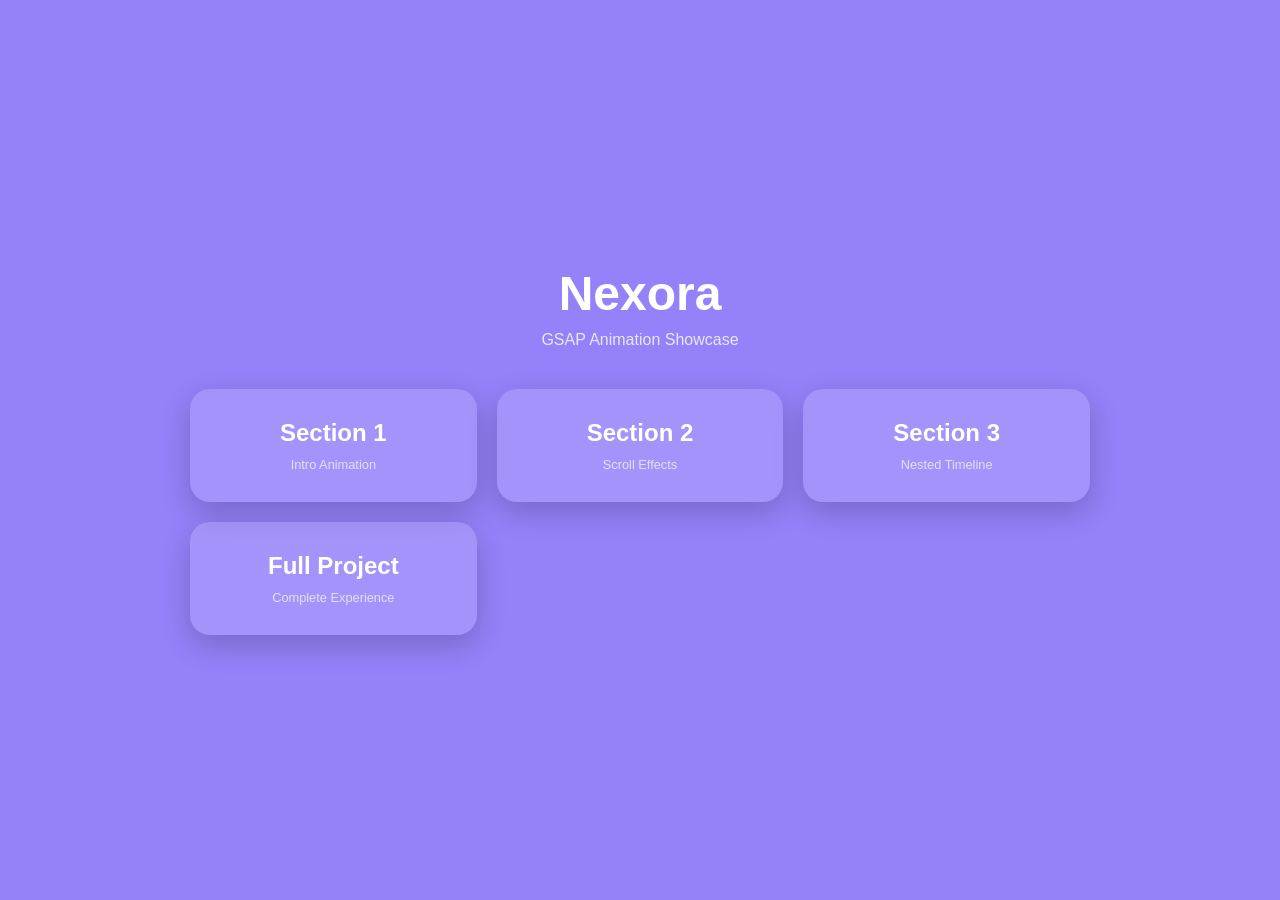
==== index.html @ 7a98462b "Add Nexora landing page (index.html) Add a new responsive index.html as the Nexora project entry pag" ====
<!doctype html>
<html lang="en">
  <head>
    <meta charset="UTF-8" />
    <meta name="viewport" content="width=device-width, initial-scale=1.0" />

    <link
      rel="icon"
      type="image/x-icon"
      href="Section 3 - Nested Timeline/img/logoo.ico"
    />

    <title>Nexora</title>

    <style>
      * {
        margin: 0;
        padding: 0;
        box-sizing: border-box;
        font-family: "Segoe UI", sans-serif;
      }

      body {
        background: #9581f9;
        min-height: 100vh;
        display: flex;
        flex-direction: column;
        align-items: center;
        justify-content: center;
        color: white;
      }

      h1 {
        font-size: 3rem;
        margin-bottom: 10px;
      }

      p {
        opacity: 0.8;
        margin-bottom: 40px;
      }

      .container {
        display: grid;
        grid-template-columns: repeat(auto-fit, minmax(220px, 1fr));
        gap: 20px;
        width: 90%;
        max-width: 900px;
      }

      .card {
        background: rgba(255, 255, 255, 0.15);
        backdrop-filter: blur(10px);
        border-radius: 20px;
        padding: 30px;
        text-align: center;
        text-decoration: none;
        color: white;
        transition: 0.3s ease;
        box-shadow: 0 10px 30px rgba(0, 0, 0, 0.2);
      }

      .card:hover {
        transform: translateY(-10px) scale(1.05);
        background: rgba(255, 255, 255, 0.25);
      }

      .card h2 {
        margin-bottom: 10px;
      }

      .tag {
        font-size: 0.8rem;
        opacity: 0.7;
      }
    </style>
  </head>
  <body>
    <h1>Nexora</h1>
    <p>GSAP Animation Showcase</p>

    <div class="container">
      <a class="card" href="./section-1/">
        <h2>Section 1</h2>
        <div class="tag">Intro Animation</div>
      </a>

      <a class="card" href="./section-2/">
        <h2>Section 2</h2>
        <div class="tag">Scroll Effects</div>
      </a>

      <a class="card" href="./section-3/">
        <h2>Section 3</h2>
        <div class="tag">Nested Timeline</div>
      </a>

      <a class="card" href="./full-project/">
        <h2>Full Project</h2>
        <div class="tag">Complete Experience</div>
      </a>
    </div>
  </body>
</html>
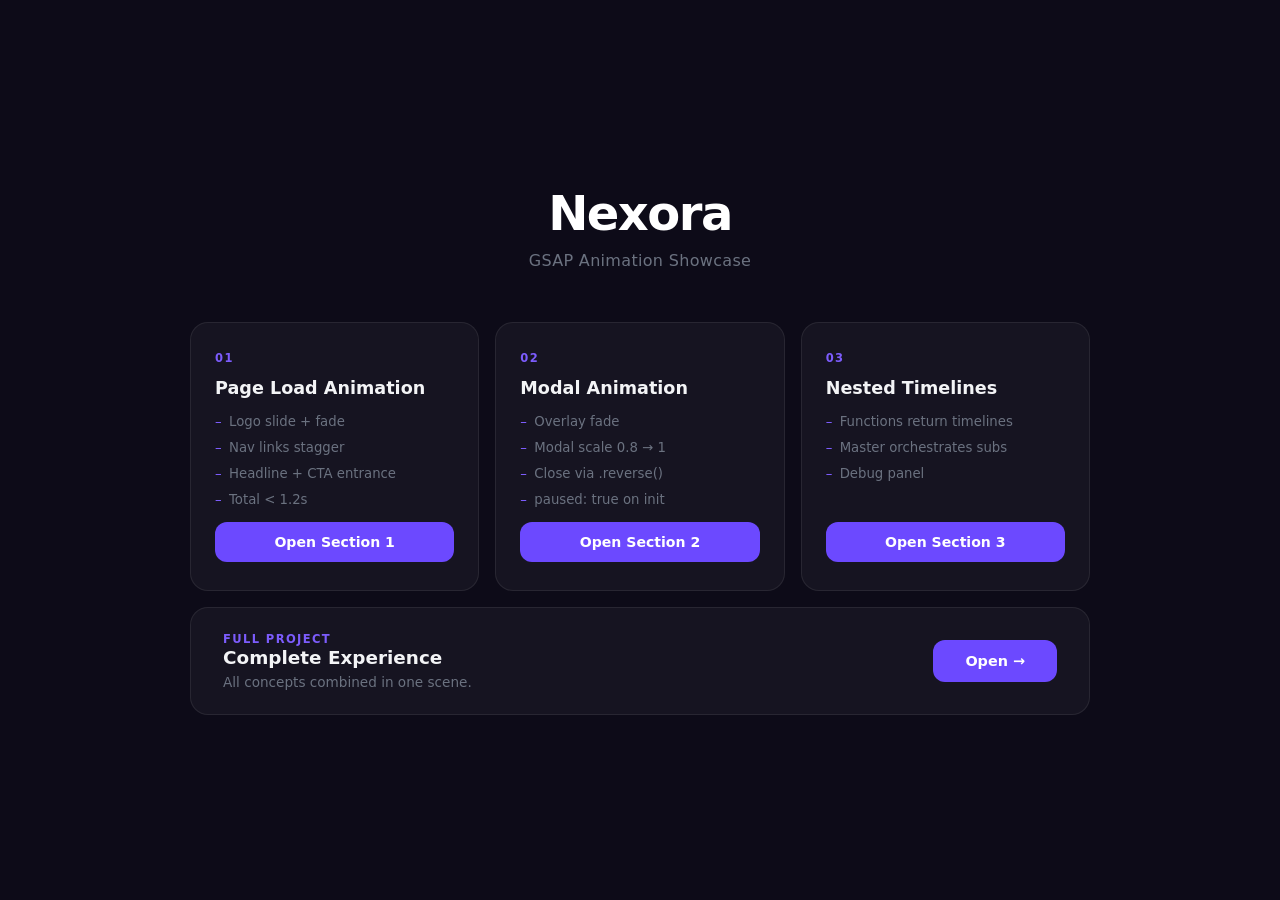
==== commit 82f86a66: "Refactor markup and redesign landing styles Reformat and clean up HTML for Section 1 and root index." ====
--- a/index.html
+++ b/index.html
@@ -1,104 +1,234 @@
-<!doctype html>
+<!DOCTYPE html>
 <html lang="en">
-  <head>
-    <meta charset="UTF-8" />
-    <meta name="viewport" content="width=device-width, initial-scale=1.0" />
-
-    <link
-      rel="icon"
-      type="image/x-icon"
-      href="Section 3 - Nested Timeline/img/logoo.ico"
-    />
-
-    <title>Nexora</title>
-
-    <style>
-      * {
-        margin: 0;
-        padding: 0;
-        box-sizing: border-box;
-        font-family: "Segoe UI", sans-serif;
+
+<head>
+  <meta charset="UTF-8" />
+  <meta name="viewport" content="width=device-width, initial-scale=1.0" />
+  <title>Nexora</title>
+  <link rel="icon" type="image/x-icon" href="Section 3 - Nested Timeline/img/logoo.ico" />
+  <style>
+    * {
+      margin: 0;
+      padding: 0;
+      box-sizing: border-box;
+    }
+
+    body {
+      background: #0d0b18;
+      min-height: 100vh;
+      display: flex;
+      flex-direction: column;
+      align-items: center;
+      justify-content: center;
+      padding: 60px 24px;
+      font-family: 'Segoe UI', system-ui, -apple-system, sans-serif;
+      color: #fff;
+    }
+
+    .hero {
+      text-align: center;
+      margin-bottom: 52px;
+    }
+
+    .hero h1 {
+      font-size: 3rem;
+      font-weight: 700;
+      letter-spacing: -1.5px;
+      margin-bottom: 10px;
+    }
+
+    .hero p {
+      color: #6b7280;
+      font-size: 1rem;
+      font-weight: 400;
+      letter-spacing: 0.02em;
+    }
+
+    .grid {
+      display: grid;
+      grid-template-columns: repeat(3, 1fr);
+      gap: 16px;
+      width: 100%;
+      max-width: 900px;
+    }
+
+    .card {
+      background: rgba(255, 255, 255, 0.04);
+      border: 1px solid rgba(255, 255, 255, 0.08);
+      border-radius: 18px;
+      padding: 28px 24px;
+      color: #fff;
+      display: flex;
+      flex-direction: column;
+      gap: 12px;
+      transition: border-color 0.25s, background 0.25s;
+    }
+
+    .card:hover {
+      background: rgba(108, 73, 255, 0.07);
+      border-color: rgba(108, 73, 255, 0.35);
+    }
+
+    .num {
+      font-size: 0.72rem;
+      color: #7c5cfc;
+      font-weight: 600;
+      letter-spacing: 0.12em;
+      text-transform: uppercase;
+    }
+
+    .card h2 {
+      font-size: 1.1rem;
+      font-weight: 600;
+      color: #f3f4f6;
+      line-height: 1.3;
+    }
+
+    .tasks {
+      display: flex;
+      flex-direction: column;
+      gap: 6px;
+      flex: 1;
+    }
+
+    .t {
+      font-size: 0.83rem;
+      color: #6b7280;
+      padding-left: 14px;
+      position: relative;
+      line-height: 1.5;
+    }
+
+    .t::before {
+      content: '–';
+      position: absolute;
+      left: 0;
+      color: #7c5cfc;
+    }
+
+    .btn {
+      display: block;
+      text-align: center;
+      background: #6c49ff;
+      color: #fff;
+      font-size: 0.88rem;
+      font-weight: 600;
+      padding: 12px;
+      border-radius: 12px;
+      text-decoration: none;
+      margin-top: auto;
+      transition: background 0.2s, transform 0.15s;
+    }
+
+    .btn:hover {
+      background: #7d5cff;
+      transform: translateY(-2px);
+    }
+
+    /* Full-width bottom card */
+    .full {
+      grid-column: 1 / -1;
+      display: flex;
+      flex-direction: row;
+      align-items: center;
+      justify-content: space-between;
+      gap: 16px;
+      padding: 24px 32px;
+    }
+
+    .full-left h2 {
+      font-size: 1.15rem;
+      font-weight: 600;
+      margin-bottom: 4px;
+    }
+
+    .full-left p {
+      color: #6b7280;
+      font-size: 0.85rem;
+    }
+
+    .btn-full {
+      background: #6c49ff;
+      color: #fff;
+      font-size: 0.9rem;
+      font-weight: 600;
+      padding: 13px 32px;
+      border-radius: 12px;
+      text-decoration: none;
+      white-space: nowrap;
+      flex-shrink: 0;
+      transition: background 0.2s, transform 0.15s;
+    }
+
+    .btn-full:hover {
+      background: #7d5cff;
+      transform: translateY(-2px);
+    }
+
+    @media (max-width: 640px) {
+      .grid {
+        grid-template-columns: 1fr;
       }
 
-      body {
-        background: #9581f9;
-        min-height: 100vh;
-        display: flex;
+      .hero h1 {
+        font-size: 2.2rem;
+      }
+
+      .full {
         flex-direction: column;
-        align-items: center;
-        justify-content: center;
-        color: white;
+        align-items: flex-start;
       }
-
-      h1 {
-        font-size: 3rem;
-        margin-bottom: 10px;
-      }
-
-      p {
-        opacity: 0.8;
-        margin-bottom: 40px;
-      }
-
-      .container {
-        display: grid;
-        grid-template-columns: repeat(auto-fit, minmax(220px, 1fr));
-        gap: 20px;
-        width: 90%;
-        max-width: 900px;
-      }
-
-      .card {
-        background: rgba(255, 255, 255, 0.15);
-        backdrop-filter: blur(10px);
-        border-radius: 20px;
-        padding: 30px;
-        text-align: center;
-        text-decoration: none;
-        color: white;
-        transition: 0.3s ease;
-        box-shadow: 0 10px 30px rgba(0, 0, 0, 0.2);
-      }
-
-      .card:hover {
-        transform: translateY(-10px) scale(1.05);
-        background: rgba(255, 255, 255, 0.25);
-      }
-
-      .card h2 {
-        margin-bottom: 10px;
-      }
-
-      .tag {
-        font-size: 0.8rem;
-        opacity: 0.7;
-      }
-    </style>
-  </head>
-  <body>
+    }
+  </style>
+</head>
+
+<body>
+  <div class="hero">
     <h1>Nexora</h1>
     <p>GSAP Animation Showcase</p>
-
-    <div class="container">
-      <a class="card" href="./section-1/">
-        <h2>Section 1</h2>
-        <div class="tag">Intro Animation</div>
-      </a>
-
-      <a class="card" href="./section-2/">
-        <h2>Section 2</h2>
-        <div class="tag">Scroll Effects</div>
-      </a>
-
-      <a class="card" href="./section-3/">
-        <h2>Section 3</h2>
-        <div class="tag">Nested Timeline</div>
-      </a>
-
-      <a class="card" href="./full-project/">
-        <h2>Full Project</h2>
-        <div class="tag">Complete Experience</div>
-      </a>
-    </div>
-  </body>
-</html>
+  </div>
+  <div class="grid">
+    <div class="card">
+      <div class="num">01</div>
+      <h2>Page Load Animation</h2>
+      <div class="tasks">
+        <span class="t">Logo slide + fade</span>
+        <span class="t">Nav links stagger</span>
+        <span class="t">Headline + CTA entrance</span>
+        <span class="t">Total &lt; 1.2s</span>
+      </div>
+      <a class="btn" href="./Section 1 - Page Loading/">Open Section 1</a>
+    </div>
+    <div class="card">
+      <div class="num">02</div>
+      <h2>Modal Animation</h2>
+      <div class="tasks">
+        <span class="t">Overlay fade</span>
+        <span class="t">Modal scale 0.8 → 1</span>
+        <span class="t">Close via .reverse()</span>
+        <span class="t">paused: true on init</span>
+      </div>
+      <a class="btn" href="./Section 2 - Modal/">Open Section 2</a>
+    </div>
+    <div class="card">
+      <div class="num">03</div>
+      <h2>Nested Timelines</h2>
+      <div class="tasks">
+        <span class="t">Functions return timelines</span>
+        <span class="t">Master orchestrates subs</span>
+        <span class="t">Debug panel</span>
+      </div>
+      <a class="btn" href="./Section 3 - Nested Timeline/">Open Section 3</a>
+    </div>
+    <div class="card full">
+      <div class="full-left">
+        <div class="num">Full Project</div>
+        <h2>Complete Experience</h2>
+        <p>All concepts combined in one scene.</p>
+      </div>
+      <a class="btn-full" href="./Full Project/">Open →</a>
+    </div>
+  </div>
+</body>
+
+</html>
